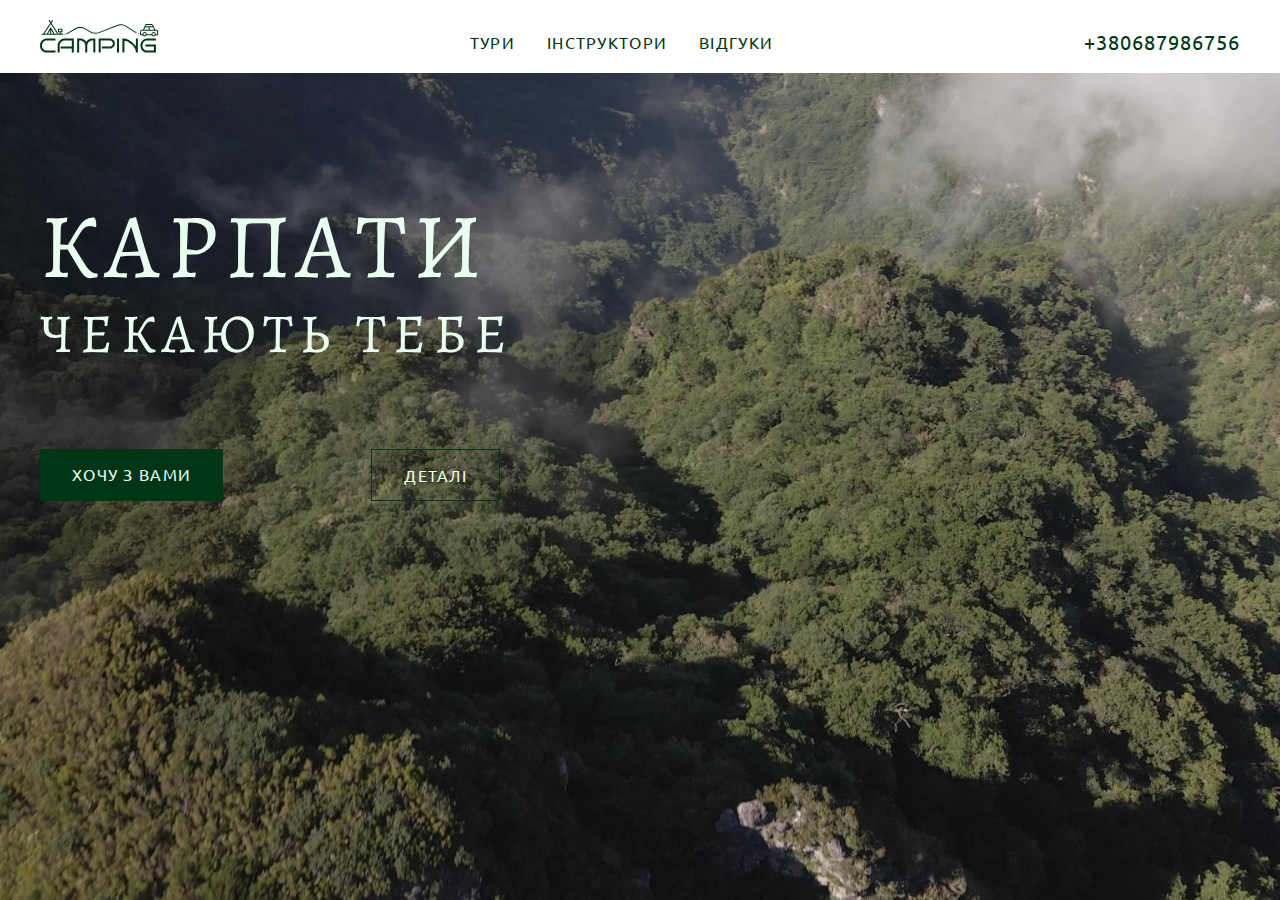
==== index.html @ aa76a113 "foolscreen main section" ====
<!DOCTYPE html>
<html lang="uk">
<head>
	<meta charset="UTF-8">
	<meta http-equiv="X-UA-Compatible" content="IE=edge">
	<meta name="viewport" content="width=device-width, initial-scale=1.0">
	<link rel="preconnect" href="https://fonts.googleapis.com">
	<link rel="preconnect" href="https://fonts.gstatic.com" crossorigin>
	<link href="https://fonts.googleapis.com/css2?family=Alegreya+SC&family=Ubuntu&display=swap" rel="stylesheet">
	<link rel="stylesheet" href="css/style.css">
	<title>Camping</title>
</head>
<body>
	<main class="foolscreen">
		<header class="foolscreen__header">
			<div class="container">
				<div class="header__wrapper">
				<a href="#" class="header__logo">
					<img src="images/logo.svg" alt="logo">
				</a>
				<nav class="header__nav">
					<ul class="nav__list">
						<li class="nav__item">
							<a href="#" class="nav__link hover">
								Тури
							</a>
						</li>
						<li class="nav__item">
							<a href="#" class="nav__link hover">
								Інструктори
							</a>
						</li>
						<li class="nav__item">
							<a href="#" class="nav__link hover">
								Відгуки
							</a>
						</li>
					</ul>
				</nav>
				<a href="#" class="header__phone hover">+380687986756</a>
		</div>
	</div>
	</header>
	<div class="foolscreen__content">
		<div class="container">
			<div class="main__info">
				<h1 class="main__title">Карпати <br>
					<span>чекають тебе</span>
				</h1>
				<div class="btn__block">
				<a class="btn main__btn" href="#">хочу з вами</a>
				<a class="btn second__btn" href="#">деталі</a>
			</div>
		</div>
		</div>
	</div>	
		<video loop muted autoplay poster="images/home_cover.jpg" class="foolscreen__video">
			<source src="video/home_cover.webm" type="video/webm">
			<source src="video/home_cover.mp4" type="video/mp4">
		</video>
	</main>
</body>
</html>
---- css/style.css ----
* {
  padding: 0;
  margin: 0;
  border: 0;
}

*,
*:before,
*:after {
  -webkit-box-sizing: border-box;
  box-sizing: border-box;
}

:focus,
:active {
  outline: none;
}

a:focus,
a:active {
  outline: none;
}

nav,
footer,
header,
aside {
  display: block;
}

html,
body {
  height: 100vh;
  width: 100%;
  font-size: 100%;
  line-height: 1, 5;
  font-size: 14px;
  -ms-text-size-adjust: 100%;
  -moz-text-size-adjust: 100%;
  -webkit-text-size-adjust: 100%;
  scroll-behavior: smooth;
  text-rendering: optimizeSpeed;
}

input,
button,
textarea {
  font-family: inherit;
}

input::-ms-clear {
  display: none;
}

button {
  cursor: pointer;
}

button::-moz-focus-inner {
  padding: 0;
  border: 0;
}

a,
a:visited {
  text-decoration: none;
}

a:hover {
  text-decoration: none;
}

ul[class],
ol[class] {
  list-style: none;
}

img {
  max-width: 100%;
  display: block;
}

h1,
h2,
h3,
h4,
h5,
h6 {
  font-size: inherit;
  font-weight: 400;
}

@media (prefers-reduced-motion: reduce) {
  * {
    -webkit-animation-duration: 0.01ms !important;
            animation-duration: 0.01ms !important;
    -webkit-animation-iteration-count: 1 !important;
            animation-iteration-count: 1 !important;
    -webkit-transition-duration: 0.01ms !important;
            transition-duration: 0.01ms !important;
    scroll-behavior: auto !important;
  }
}
.container {
  width: 1230px;
  padding: 0 15px;
  margin: 0 auto;
}

.video {
  width: 100%;
  height: auto;
}

.foolscreen {
  position: relative;
  min-height: 100vh;
}

.foolscreen__header {
  position: relative;
  z-index: 2;
  background: #FFFFFF;
  padding: 20px 0 20px;
}

.header__wrapper {
  display: -webkit-box;
  display: -ms-flexbox;
  display: flex;
  -webkit-box-pack: justify;
      -ms-flex-pack: justify;
          justify-content: space-between;
  -webkit-box-align: self-end;
      -ms-flex-align: self-end;
          align-items: self-end;
}

.nav__list {
  display: -webkit-box;
  display: -ms-flexbox;
  display: flex;
}

.nav__item + .nav__item {
  margin-left: 32px;
}

.hover {
  /*hover*/
  background-image: -webkit-gradient(linear, left top, left bottom, from(currentColor), to(currentColor));
  background-image: linear-gradient(currentColor, currentColor);
  background-position: 0% 100%;
  background-repeat: no-repeat;
  background-size: 0% 1px;
  -webkit-transition: background-size 0.3s;
  transition: background-size 0.3s;
}

.nav__link {
  font-family: "Ubuntu";
  font-style: normal;
  font-weight: 400;
  font-size: 16px;
  line-height: 18px;
  letter-spacing: 0.08em;
  text-transform: uppercase;
  color: #003616;
}

.nav__link:hover {
  background-size: 100% 1px;
}

.header__phone {
  font-family: "Ubuntu";
  font-style: normal;
  font-weight: 400;
  font-size: 20px;
  line-height: 23px;
  letter-spacing: 0.05em;
  text-transform: uppercase;
  color: #003616;
}

.header__phone:hover {
  background-size: 100% 1.6px;
}

.foolscreen__content {
  position: relative;
  z-index: 2;
  padding: 136px 0;
}

.main__title {
  font-family: "Alegreya SC";
  font-style: normal;
  font-weight: 400;
  font-size: 92px;
  line-height: 75px;
  letter-spacing: 0.08em;
  text-transform: uppercase;
  color: #E9FFEF;
}

.main__title span {
  font-size: 55px;
}

.btn__block {
  display: -webkit-box;
  display: -ms-flexbox;
  display: flex;
  max-width: 460px;
  -webkit-box-pack: justify;
      -ms-flex-pack: justify;
          justify-content: space-between;
  padding-top: 78px;
}

.btn {
  display: block;
  padding: 16px 32px;
  font-family: "Ubuntu";
  font-style: normal;
  font-weight: 400;
  font-size: 16px;
  line-height: 18px;
  letter-spacing: 0.08em;
  text-transform: uppercase;
  color: #E9FFEF;
}

.main__btn {
  background: #003616;
  -webkit-transition: all 0.8s ease-in-out;
  transition: all 0.8s ease-in-out;
}

.main__btn:hover {
  scale: 1.2;
}

.second__btn {
  border: 1px solid #003616;
  -webkit-transition: all 0.8s ease-in-out;
  transition: all 0.8s ease-in-out;
}

.second__btn:hover {
  scale: 1.2;
}

.foolscreen__video {
  position: absolute;
  top: 0;
  left: 0;
  width: 100%;
  height: 100%;
  -o-object-fit: cover;
     object-fit: cover;
}
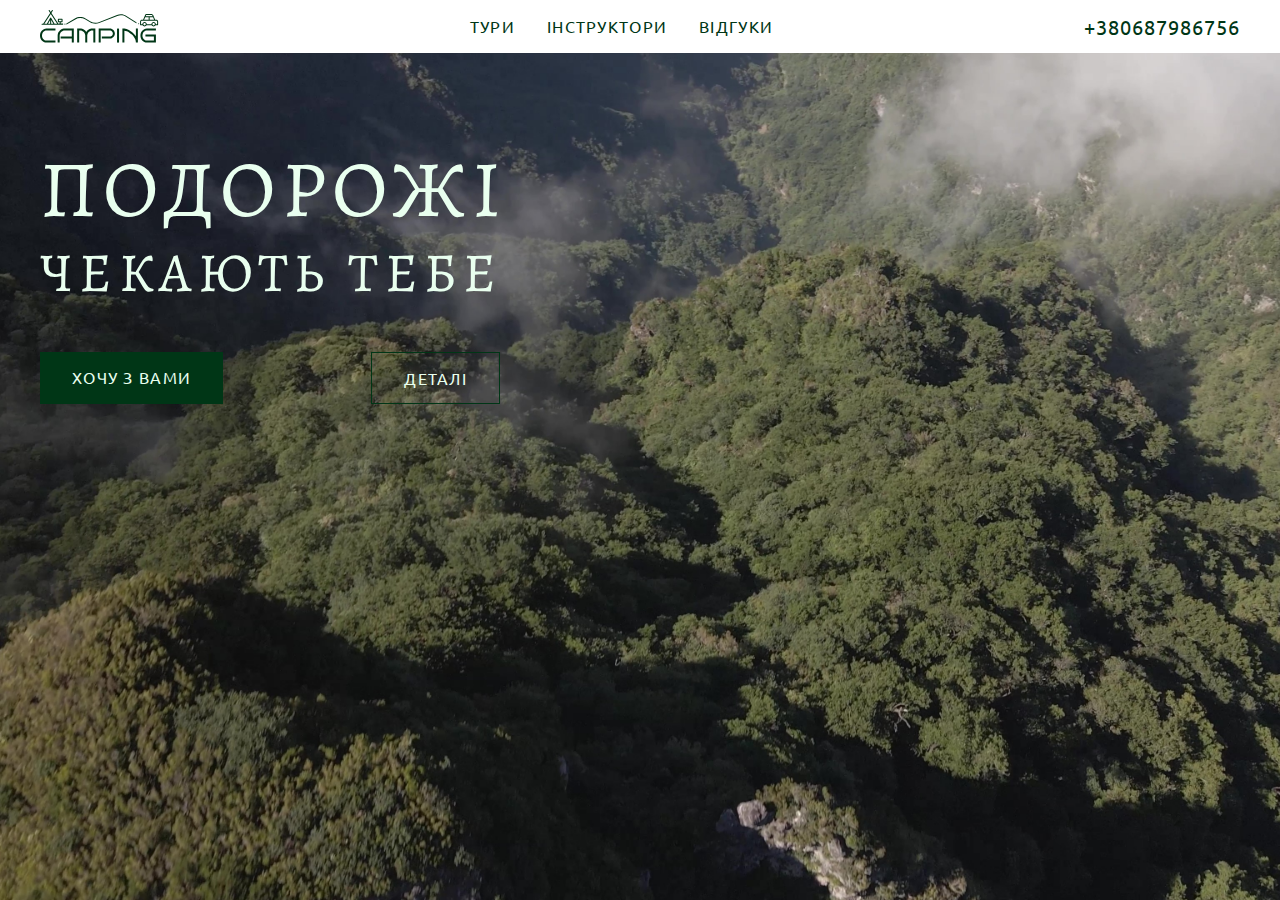
==== commit ebc6b916: "main edits" ====
--- a/index.html
+++ b/index.html
@@ -44,7 +44,7 @@
 	<div class="foolscreen__content">
 		<div class="container">
 			<div class="main__info">
-				<h1 class="main__title">Карпати <br>
+				<h1 class="main__title">Подорожі <br>
 					<span>чекають тебе</span>
 				</h1>
 				<div class="btn__block">
--- a/css/style.css
+++ b/css/style.css
@@ -118,10 +118,12 @@
 }
 
 .foolscreen__header {
-  position: relative;
-  z-index: 2;
+  position: fixed;
+  z-index: 20;
   background: #FFFFFF;
-  padding: 20px 0 20px;
+  padding: 10px 0;
+  left: 0;
+  right: 0;
 }
 
 .header__wrapper {
@@ -131,9 +133,9 @@
   -webkit-box-pack: justify;
       -ms-flex-pack: justify;
           justify-content: space-between;
-  -webkit-box-align: self-end;
-      -ms-flex-align: self-end;
-          align-items: self-end;
+  -webkit-box-align: center;
+      -ms-flex-align: center;
+          align-items: center;
 }
 
 .nav__list {
@@ -190,14 +192,14 @@
 .foolscreen__content {
   position: relative;
   z-index: 2;
-  padding: 136px 0;
+  padding-top: 152px;
 }
 
 .main__title {
   font-family: "Alegreya SC";
   font-style: normal;
   font-weight: 400;
-  font-size: 92px;
+  font-size: 80px;
   line-height: 75px;
   letter-spacing: 0.08em;
   text-transform: uppercase;
@@ -216,7 +218,7 @@
   -webkit-box-pack: justify;
       -ms-flex-pack: justify;
           justify-content: space-between;
-  padding-top: 78px;
+  padding-top: 42px;
 }
 
 .btn {
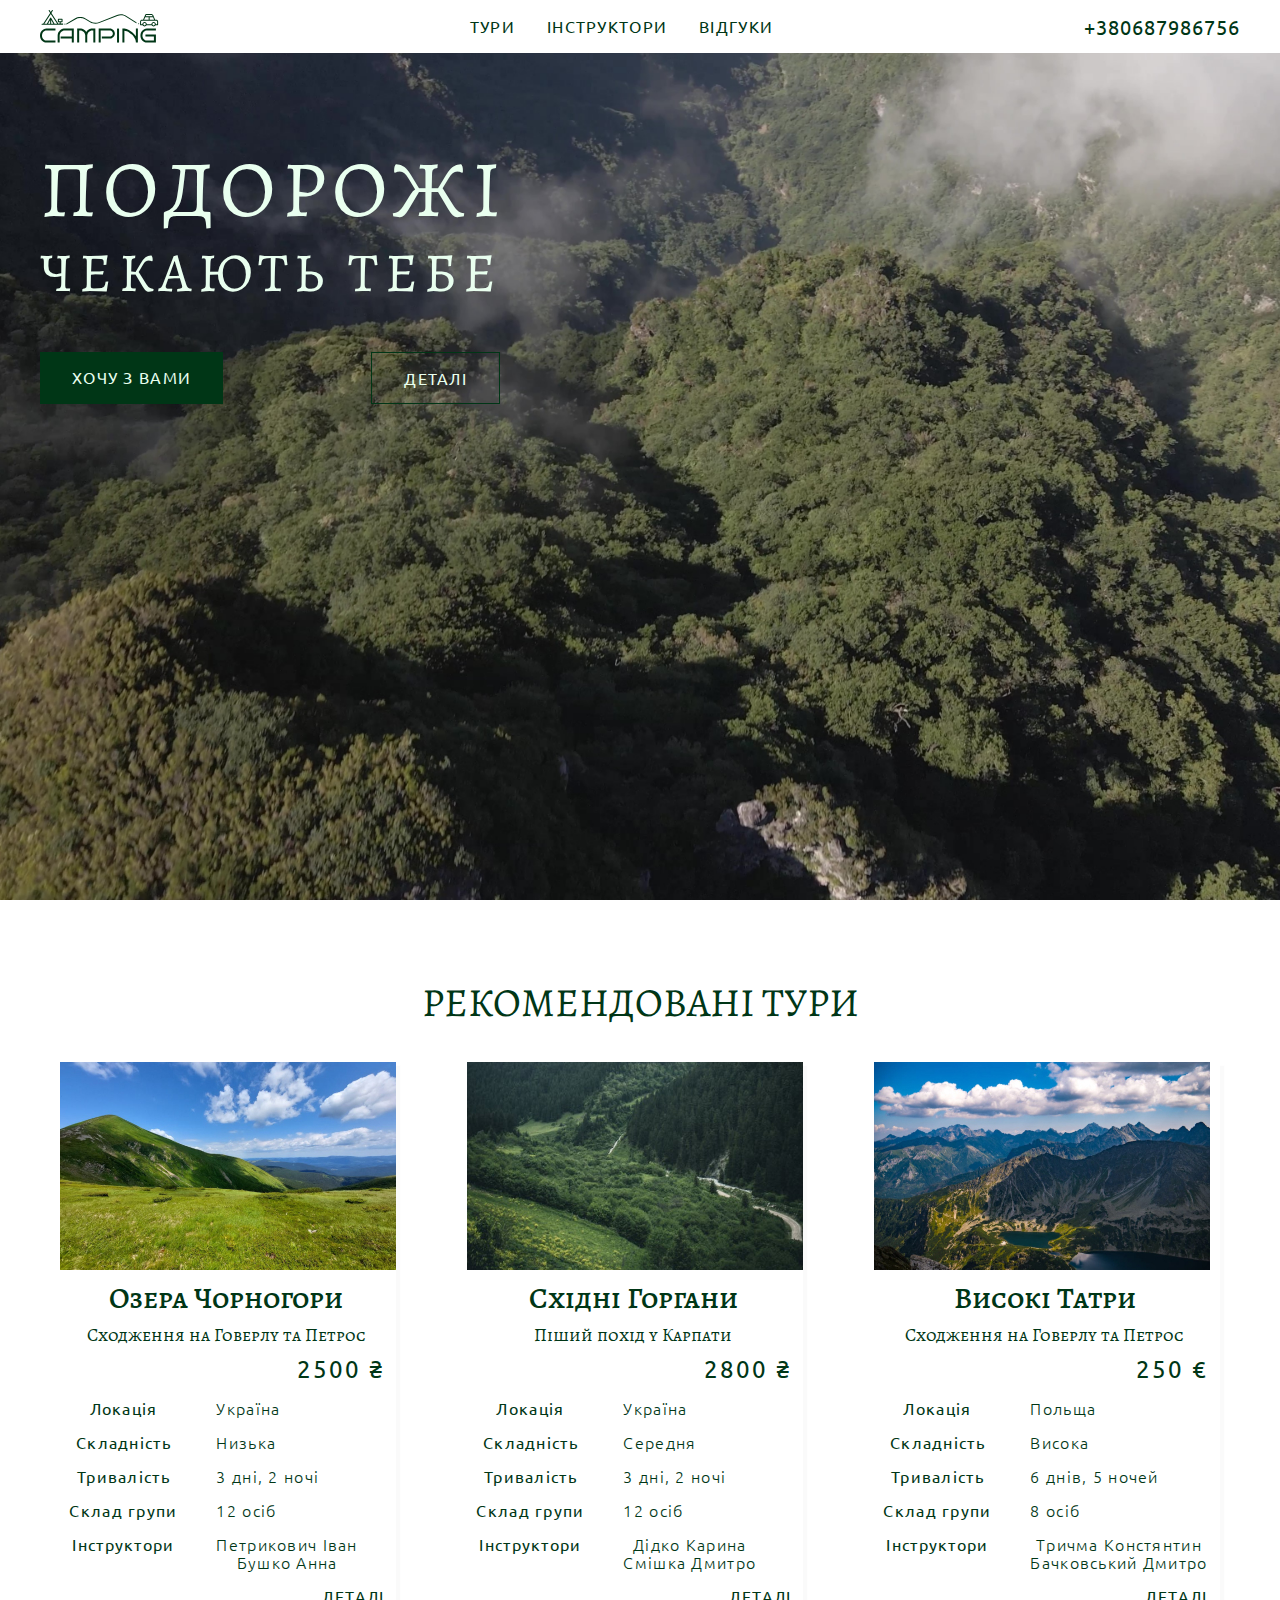
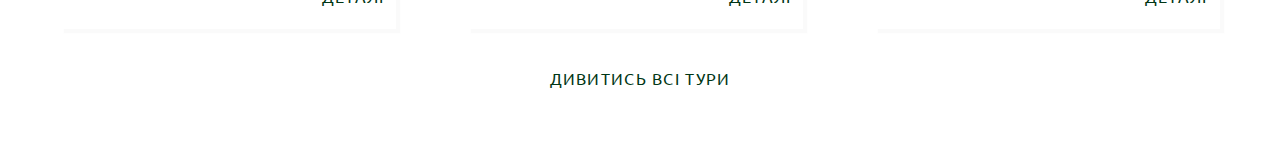
==== commit 34dc28f3: "advice section" ====
--- a/index.html
+++ b/index.html
@@ -59,5 +59,104 @@
 			<source src="video/home_cover.mp4" type="video/mp4">
 		</video>
 	</main>
+	<section class="advice container">
+		<h2 class="section__title">Рекомендовані тури</h2>
+		<div class="advice__list">
+			<a href="3" class="advice__link">
+				<img class="advice__img" src="images/advice_1.jpg" alt="advice images">
+				<div class="advice__info">
+					<h3 class="advice__title">Озера Чорногори </h3>
+					<h4 class="advice__subtitle">Сходження на Говерлу та Петрос</h4>
+					<p class="advice__price">2500 ₴</p>
+					<div class="info__list">
+						<dl class="info__item">
+							<dt class="advice__key">Локація</dt>
+							<dd class="advice__value">Україна</dd>
+						</dl>
+						<dl class="info__item">
+							<dt class="advice__key">Складність</dt>
+							<dd class="advice__value">Низька</dd>
+						</dl>
+						<dl class="info__item">
+							<dt class="advice__key">Тривалість</dt>
+							<dd class="advice__value">3 дні, 2 ночі</dd>
+						</dl>
+						<dl class="info__item">
+							<dt class="advice__key">Склад групи</dt>
+							<dd class="advice__value">12 осіб</dd>
+						</dl>
+						<dl class="info__item">
+							<dt class="advice__key">Інструктори</dt>
+							<dd class="advice__value">Петрикович Іван<br>Бушко Анна</dd>
+						</dl>
+						<p class="info__link info-box__link">Деталі</p>
+					</div>
+				</div>
+			</a>
+			<a href="3" class="advice__link">
+				<img class="advice__img" src="images/advice_2.jpg" alt="advice images">
+				<div class="advice__info">
+					<h3 class="advice__title">Східні Горгани</h3>
+					<h4 class="advice__subtitle">Піший похід у Карпати</h4>
+					<p class="advice__price">2800 ₴</p>
+					<div class="info__list">
+						<dl class="info__item">
+							<dt class="advice__key">Локація</dt>
+							<dd class="advice__value">Україна</dd>
+						</dl>
+						<dl class="info__item">
+							<dt class="advice__key">Складність</dt>
+							<dd class="advice__value">Середня</dd>
+						</dl>
+						<dl class="info__item">
+							<dt class="advice__key">Тривалість</dt>
+							<dd class="advice__value">3 дні, 2 ночі</dd>
+						</dl>
+						<dl class="info__item">
+							<dt class="advice__key">Склад групи</dt>
+							<dd class="advice__value">12 осіб</dd>
+						</dl>
+						<dl class="info__item">
+							<dt class="advice__key">Інструктори</dt>
+							<dd class="advice__value">Дідко Карина<br>Смішка Дмитро</dd>
+						</dl>
+						<p class="info__link info-box__link">Деталі</p>
+					</div>
+				</div>
+			</a>
+			<a href="3" class="advice__link">
+				<img class="advice__img" src="images/advice_3.jpg" alt="advice images">
+				<div class="advice__info">
+					<h3 class="advice__title">Високі Татри</h3>
+					<h4 class="advice__subtitle">Сходження на Говерлу та Петрос</h4>
+					<p class="advice__price">250 €</p>
+					<div class="info__list">
+						<dl class="info__item">
+							<dt class="advice__key">Локація</dt>
+							<dd class="advice__value">Польща</dd>
+						</dl>
+						<dl class="info__item">
+							<dt class="advice__key">Складність</dt>
+							<dd class="advice__value">Висока</dd>
+						</dl>
+						<dl class="info__item">
+							<dt class="advice__key">Тривалість</dt>
+							<dd class="advice__value">6 днів, 5 ночей</dd>
+						</dl>
+						<dl class="info__item">
+							<dt class="advice__key">Склад групи</dt>
+							<dd class="advice__value">8 осіб</dd>
+						</dl>
+						<dl class="info__item">
+							<dt class="advice__key">Інструктори</dt>
+							<dd class="advice__value">Тричма Констянтин<br>Бачковський Дмитро</dd>
+						</dl>
+						<p class="info__link info-box__link">Деталі</p>
+					</div>
+				</div>
+			</a>
+		</div>
+		<a href="#" class="info__link advice-box__link hover">Дивитись всі тури</a>
+	</section>
 </body>
 </html>
--- a/css/style.css
+++ b/css/style.css
@@ -186,13 +186,14 @@
 }
 
 .header__phone:hover {
-  background-size: 100% 1.6px;
+  background-size: 100% 1px;
 }
 
 .foolscreen__content {
   position: relative;
   z-index: 2;
   padding-top: 152px;
+  padding-bottom: 152px;
 }
 
 .main__title {
@@ -251,7 +252,7 @@
 }
 
 .second__btn:hover {
-  scale: 1.2;
+  scale: 1.1;
 }
 
 .foolscreen__video {
@@ -262,4 +263,128 @@
   height: 100%;
   -o-object-fit: cover;
      object-fit: cover;
+}
+
+.advice {
+  padding: 76px 0;
+  text-align: center;
+}
+
+.section__title {
+  font-family: "Alegreya SC";
+  font-style: normal;
+  font-weight: 400;
+  font-size: 40px;
+  line-height: 54px;
+  text-transform: uppercase;
+  color: #003616;
+  margin-bottom: 32px;
+  text-align: center;
+}
+
+.advice__list {
+  display: -webkit-box;
+  display: -ms-flexbox;
+  display: flex;
+  -ms-flex-pack: distribute;
+      justify-content: space-around;
+  margin-bottom: 40px;
+}
+
+.advice__link {
+  background: #FFFFFF;
+  -webkit-box-shadow: 4px 4px 1px rgba(217, 217, 217, 0.14);
+          box-shadow: 4px 4px 1px rgba(217, 217, 217, 0.14);
+  -webkit-transition: all 0.8s ease-in-out;
+  transition: all 0.8s ease-in-out;
+}
+
+.advice__link:hover {
+  scale: 1.1;
+}
+
+.advice__info {
+  padding: 0 12px 24px 8px;
+}
+
+.advice__title {
+  font-family: "Alegreya SC";
+  font-style: normal;
+  font-weight: 500;
+  font-size: 30px;
+  line-height: 41px;
+  color: #003616;
+  margin-top: 8px;
+}
+
+.advice__subtitle {
+  font-family: "Alegreya SC";
+  font-style: normal;
+  font-weight: 400;
+  font-size: 18px;
+  line-height: 24px;
+  color: #003616;
+  margin-top: 4px;
+}
+
+.advice__price {
+  font-family: "Ubuntu";
+  font-style: normal;
+  font-weight: 400;
+  font-size: 24px;
+  line-height: 28px;
+  text-align: right;
+  letter-spacing: 0.08em;
+  text-transform: uppercase;
+  color: #003616;
+  margin-top: 8px;
+}
+
+.info__item {
+  display: -webkit-box;
+  display: -ms-flexbox;
+  display: flex;
+  margin-top: 16px;
+}
+
+.advice__key {
+  font-family: "Ubuntu";
+  font-style: normal;
+  font-weight: 400;
+  font-size: 16px;
+  line-height: 18px;
+  letter-spacing: 0.08em;
+  color: #003616;
+  width: 110px;
+  margin-right: 38px;
+}
+
+.advice__value {
+  font-family: "Ubuntu";
+  font-style: normal;
+  font-weight: 300;
+  font-size: 16px;
+  line-height: 18px;
+  letter-spacing: 0.08em;
+  color: #003616;
+}
+
+.info__link {
+  font-family: "Ubuntu";
+  font-style: normal;
+  font-weight: 400;
+  font-size: 16px;
+  line-height: 18px;
+  letter-spacing: 0.08em;
+  text-transform: uppercase;
+  color: #003616;
+}
+
+.info-box__link {
+  margin-top: 16px;
+  text-align: right;
+}
+
+.advice-box__link:hover {
+  background-size: 100% 1px;
 }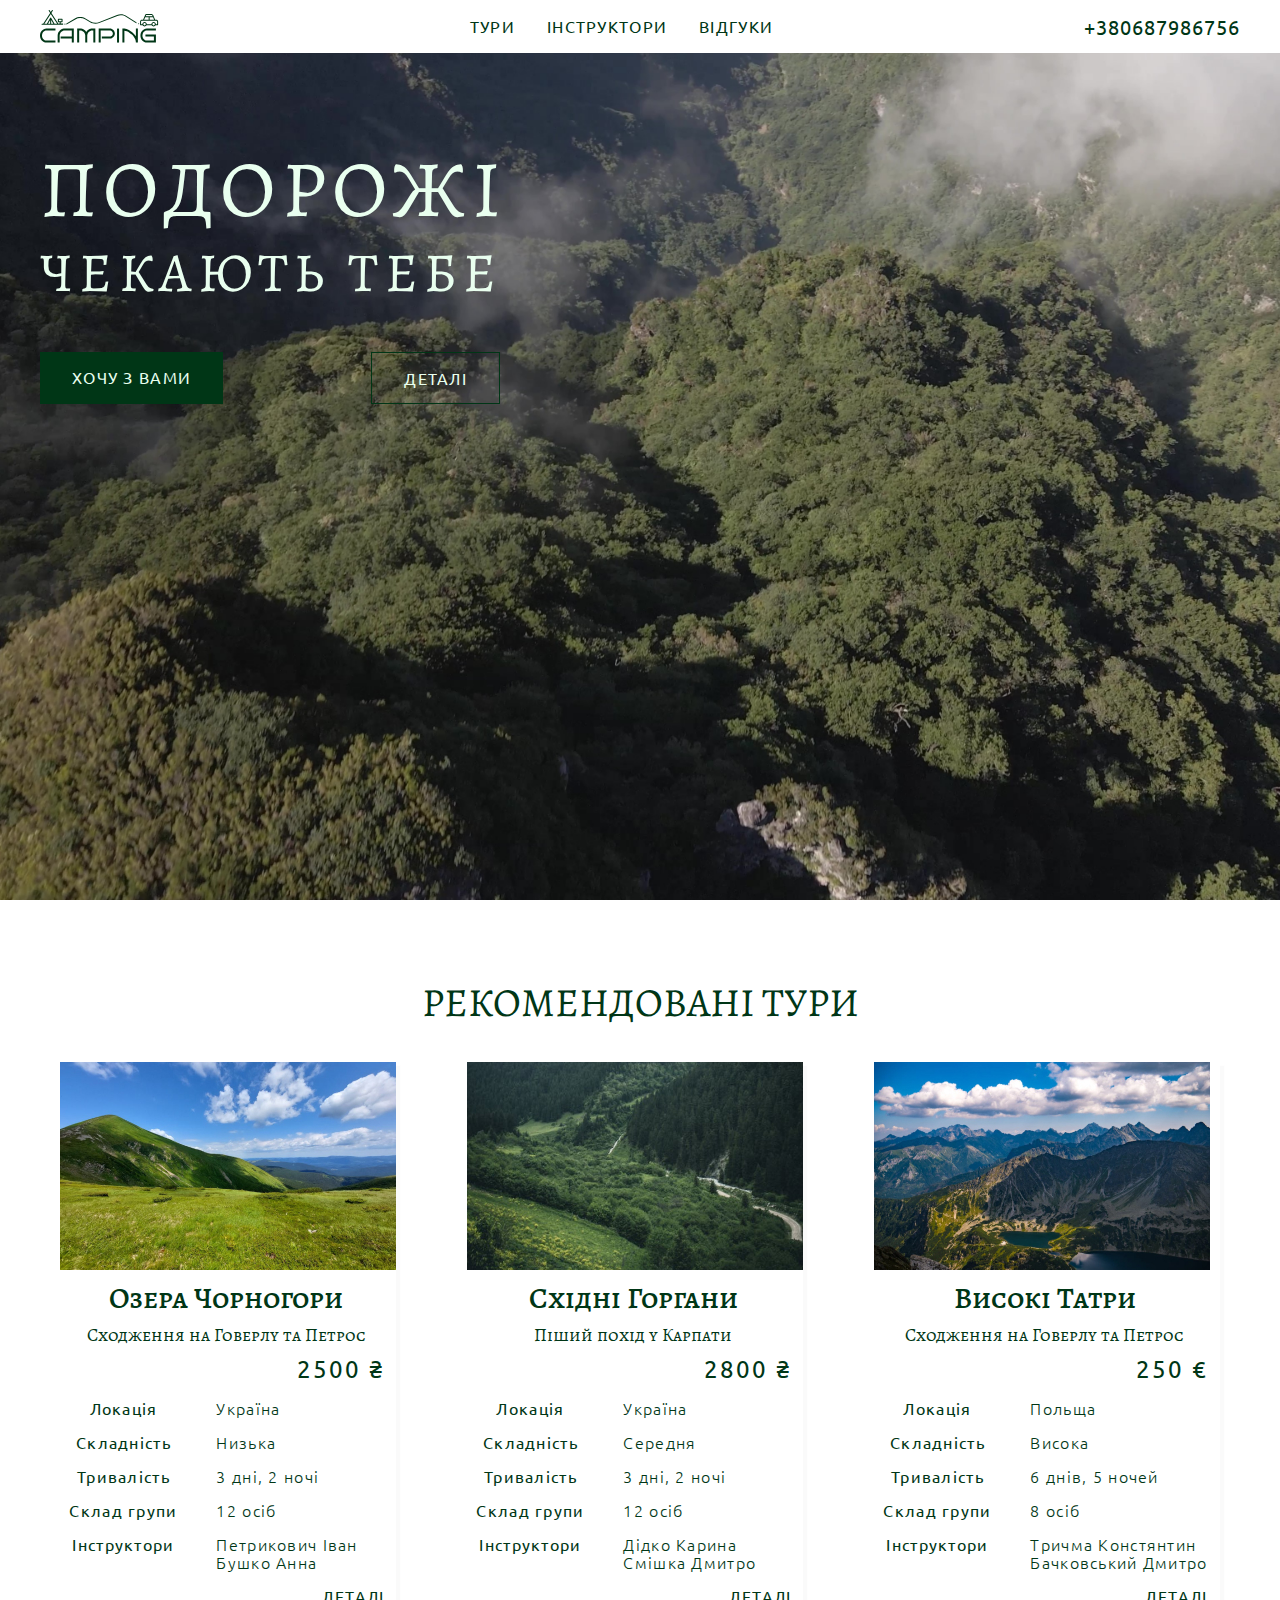
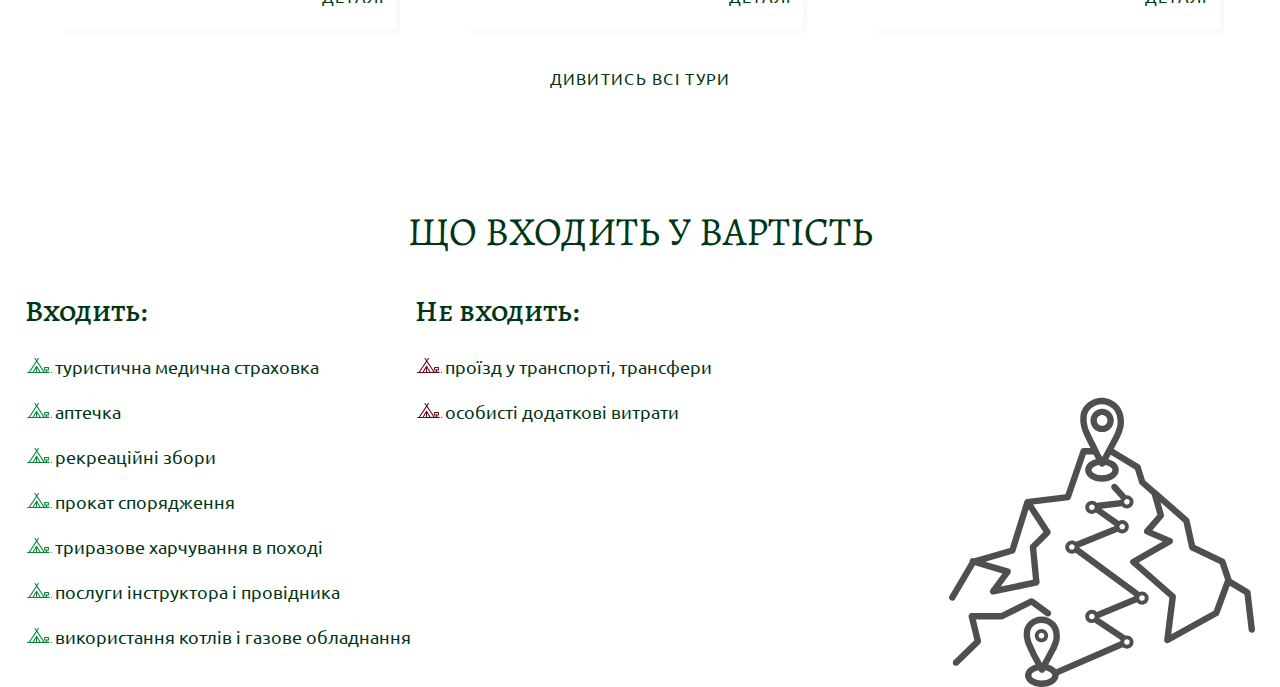
==== commit de433979: "info-price section" ====
--- a/index.html
+++ b/index.html
@@ -158,5 +158,29 @@
 		</div>
 		<a href="#" class="info__link advice-box__link hover">Дивитись всі тури</a>
 	</section>
+	<section class="info__price container">
+		<h2 class="section__title">Що входить у вартість</h2>
+		<div class="info__price-content">
+			<div class="info__price-text">
+				<h3 class="info__price-title">Входить: </h3>
+				<ul class="info__price-list">
+					<li class="info__price-item marck-green">туристична медична страховка</li>
+					<li class="info__price-item marck-green">аптечка</li>
+					<li class="info__price-item marck-green">рекреаційні збори</li>
+					<li class="info__price-item marck-green">прокат спорядження</li>
+					<li class="info__price-item marck-green">триразове харчування в поході</li>
+					<li class="info__price-item marck-green">послуги інструктора і провідника</li>
+					<li class="info__price-item marck-green">використання котлів і газове обладнання</li>
+				</ul>
+			</div>
+			<div class="info__price-text">
+				<h3 class="info__price-title">Не входить: </h3>
+				<ul class="info__price-list">
+					<li class="info__price-item marck-red">проїзд у транспорті, трансфери</li>
+					<li class="info__price-item marck-red">особисті додаткові витрати</li>
+				</ul>
+			</div>
+		</div>
+	</section>
 </body>
 </html>
--- a/css/style.css
+++ b/css/style.css
@@ -297,10 +297,19 @@
           box-shadow: 4px 4px 1px rgba(217, 217, 217, 0.14);
   -webkit-transition: all 0.8s ease-in-out;
   transition: all 0.8s ease-in-out;
+  overflow: hidden;
 }
 
 .advice__link:hover {
   scale: 1.1;
+}
+
+.advice__img {
+  max-width: 100%;
+  -o-object-fit: cover;
+     object-fit: cover;
+  -o-object-position: center;
+     object-position: center;
 }
 
 .advice__info {
@@ -367,6 +376,7 @@
   line-height: 18px;
   letter-spacing: 0.08em;
   color: #003616;
+  text-align: left;
 }
 
 .info__link {
@@ -387,4 +397,68 @@
 
 .advice-box__link:hover {
   background-size: 100% 1px;
+}
+
+.info__price {
+  background-image: url(/images/prise-bg.svg);
+  background-position: right bottom;
+  background-repeat: no-repeat;
+  padding: 40px 0;
+}
+
+.info__price-content {
+  display: -webkit-box;
+  display: -ms-flexbox;
+  display: flex;
+}
+
+.info__price-item {
+  position: relative;
+  padding-left: 30px;
+  min-width: 390px;
+  font-family: "Ubuntu";
+  font-style: normal;
+  font-weight: 400;
+  font-size: 18px;
+  line-height: 21px;
+  color: #003616;
+  margin-top: 24px;
+}
+
+.info__price-title {
+  font-family: "Alegreya SC";
+  font-style: normal;
+  font-weight: 500;
+  font-size: 30px;
+  line-height: 41px;
+  margin-bottom: 24px;
+  color: #003616;
+}
+
+.info__price-list {
+  min-width: 390px;
+}
+
+.marck-green::before {
+  content: "";
+  background-image: url(/images/marck-green.svg);
+  background-repeat: no-repeat;
+  background-size: cover;
+  position: absolute;
+  width: 25px;
+  height: 15px;
+  top: 2px;
+  left: 2px;
+}
+
+.marck-red::before {
+  content: "";
+  background-image: url(/images/marck-red.svg);
+  background-repeat: no-repeat;
+  background-size: cover;
+  position: absolute;
+  width: 25px;
+  height: 15px;
+  top: 2px;
+  left: 2px;
 }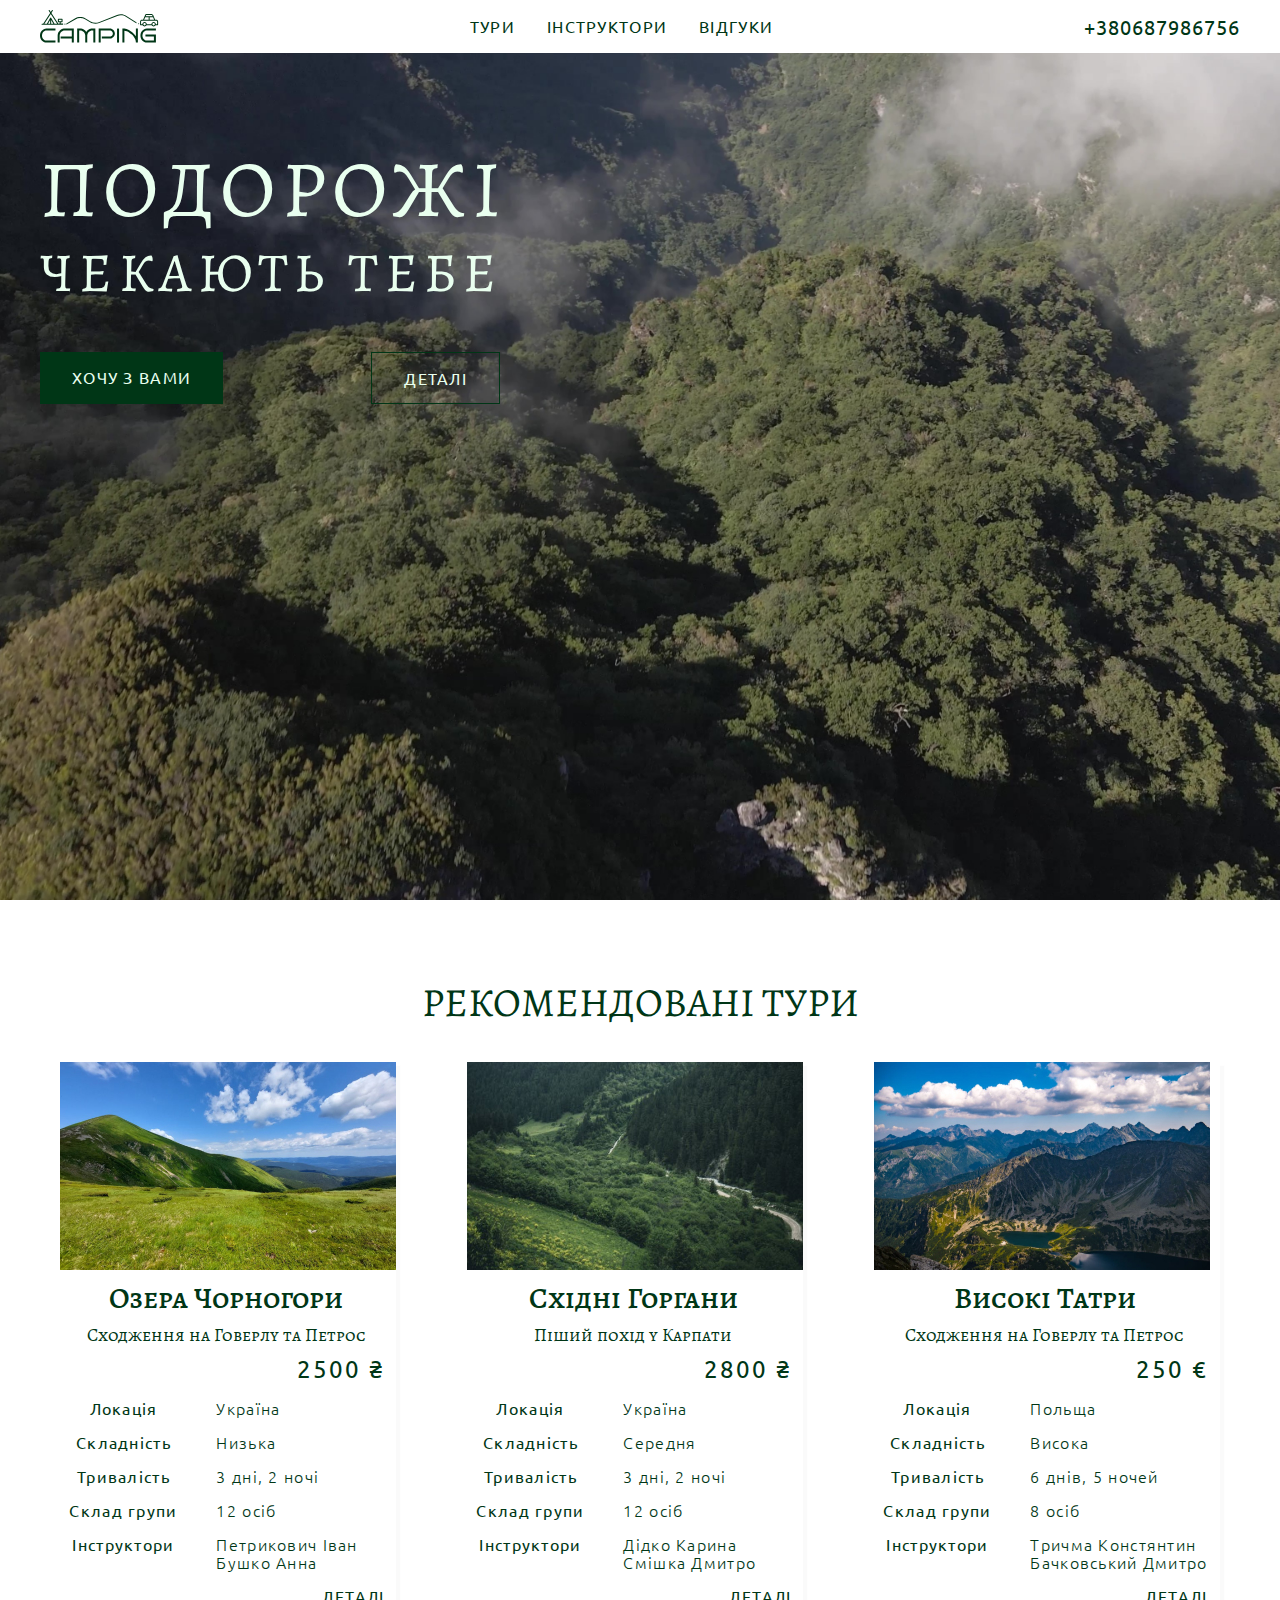
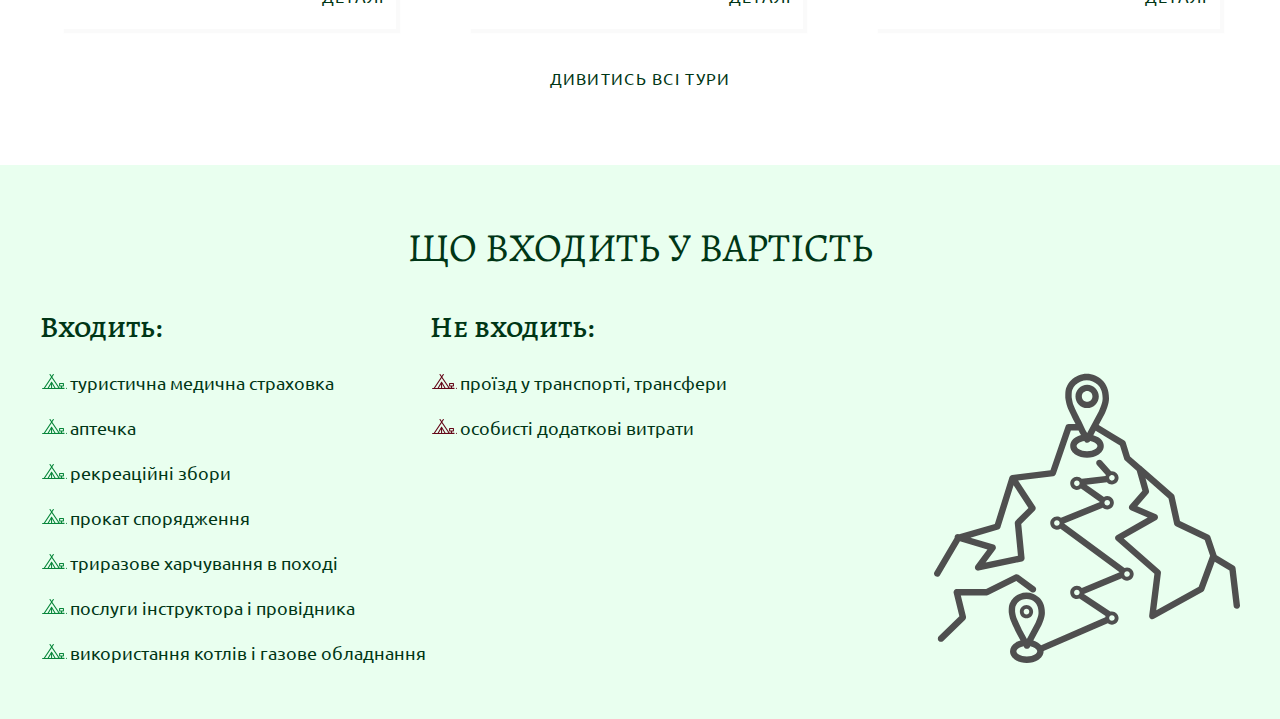
==== commit fd82ae72: "info-price edits" ====
--- a/index.html
+++ b/index.html
@@ -158,27 +158,29 @@
 		</div>
 		<a href="#" class="info__link advice-box__link hover">Дивитись всі тури</a>
 	</section>
-	<section class="info__price container">
-		<h2 class="section__title">Що входить у вартість</h2>
-		<div class="info__price-content">
-			<div class="info__price-text">
-				<h3 class="info__price-title">Входить: </h3>
-				<ul class="info__price-list">
-					<li class="info__price-item marck-green">туристична медична страховка</li>
-					<li class="info__price-item marck-green">аптечка</li>
-					<li class="info__price-item marck-green">рекреаційні збори</li>
-					<li class="info__price-item marck-green">прокат спорядження</li>
-					<li class="info__price-item marck-green">триразове харчування в поході</li>
-					<li class="info__price-item marck-green">послуги інструктора і провідника</li>
-					<li class="info__price-item marck-green">використання котлів і газове обладнання</li>
-				</ul>
-			</div>
-			<div class="info__price-text">
-				<h3 class="info__price-title">Не входить: </h3>
-				<ul class="info__price-list">
-					<li class="info__price-item marck-red">проїзд у транспорті, трансфери</li>
-					<li class="info__price-item marck-red">особисті додаткові витрати</li>
-				</ul>
+	<section class="info__price ">
+		<div class="container">
+			<h2 class="section__title">Що входить у вартість</h2>
+			<div class="info__price-content">
+				<div class="info__price-text">
+					<h3 class="info__price-title">Входить: </h3>
+					<ul class="info__price-list">
+						<li class="info__price-item marck-green">туристична медична страховка</li>
+						<li class="info__price-item marck-green">аптечка</li>
+						<li class="info__price-item marck-green">рекреаційні збори</li>
+						<li class="info__price-item marck-green">прокат спорядження</li>
+						<li class="info__price-item marck-green">триразове харчування в поході</li>
+						<li class="info__price-item marck-green">послуги інструктора і провідника</li>
+						<li class="info__price-item marck-green">використання котлів і газове обладнання</li>
+					</ul>
+				</div>
+				<div class="info__price-text">
+					<h3 class="info__price-title">Не входить: </h3>
+					<ul class="info__price-list">
+						<li class="info__price-item marck-red">проїзд у транспорті, трансфери</li>
+						<li class="info__price-item marck-red">особисті додаткові витрати</li>
+					</ul>
+				</div>
 			</div>
 		</div>
 	</section>
--- a/css/style.css
+++ b/css/style.css
@@ -400,16 +400,17 @@
 }
 
 .info__price {
-  background-image: url(/images/prise-bg.svg);
+  padding: 56px 0px;
+  background: #E9FFEF;
+}
+
+.info__price-content {
+  display: -webkit-box;
+  display: -ms-flexbox;
+  display: flex;
+  background-image: url(../images/prise-bg.svg);
   background-position: right bottom;
   background-repeat: no-repeat;
-  padding: 40px 0;
-}
-
-.info__price-content {
-  display: -webkit-box;
-  display: -ms-flexbox;
-  display: flex;
 }
 
 .info__price-item {
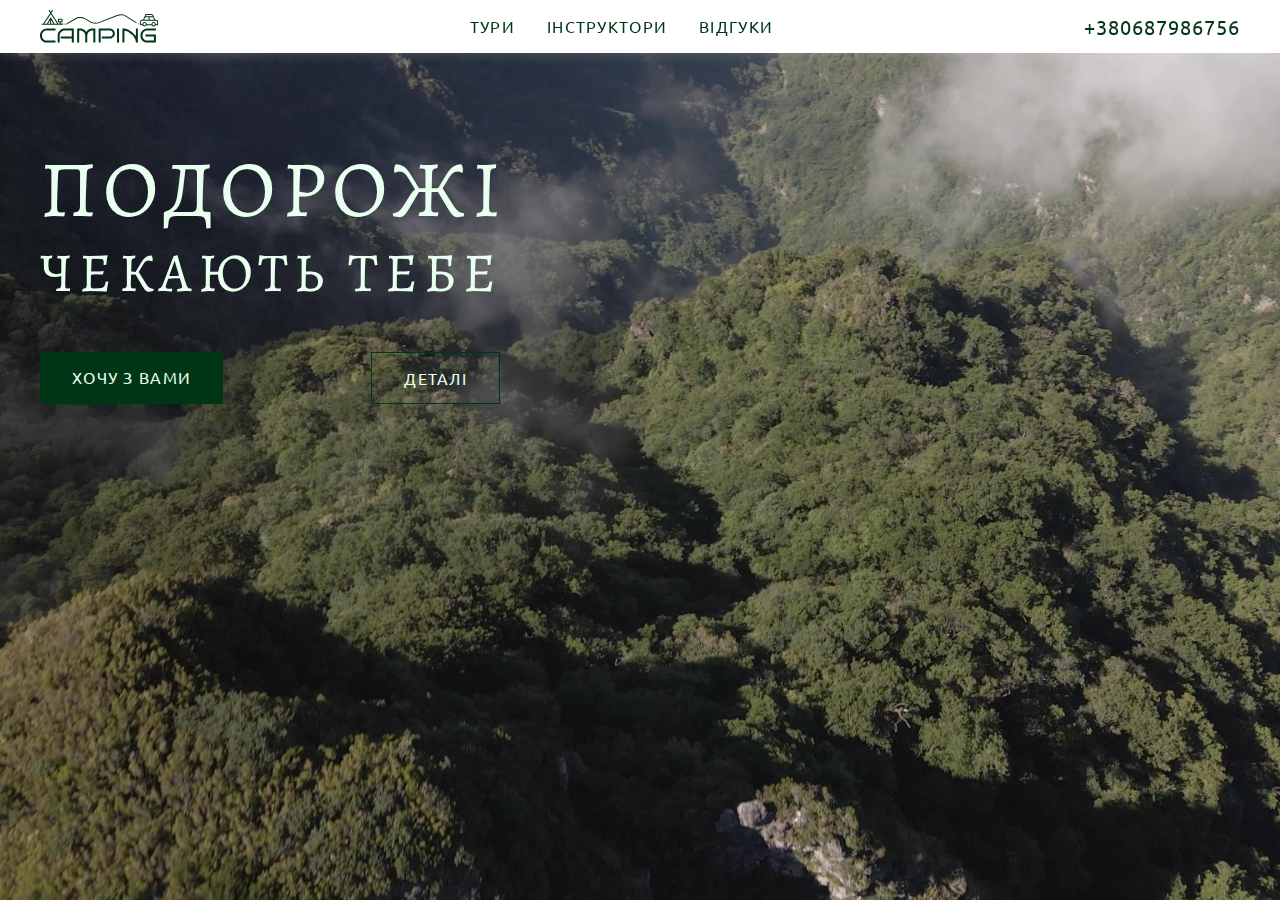
==== commit 73954edf: "fix container width" ====
--- a/index.html
+++ b/index.html
@@ -58,7 +58,7 @@
 			<source src="video/home_cover.webm" type="video/webm">
 			<source src="video/home_cover.mp4" type="video/mp4">
 		</video>
-	</main>
+	</main> <!--
 	<section class="advice container">
 		<h2 class="section__title">Рекомендовані тури</h2>
 		<div class="advice__list">
@@ -183,6 +183,6 @@
 				</div>
 			</div>
 		</div>
-	</section>
+	</section>-->
 </body>
 </html>
--- a/css/style.css
+++ b/css/style.css
@@ -102,7 +102,7 @@
   }
 }
 .container {
-  width: 1230px;
+  max-width: 1230px;
   padding: 0 15px;
   margin: 0 auto;
 }
@@ -124,6 +124,8 @@
   padding: 10px 0;
   left: 0;
   right: 0;
+  -webkit-filter: drop-shadow(0px 4px 4px rgba(217, 217, 217, 0.14));
+          filter: drop-shadow(0px 4px 4px rgba(217, 217, 217, 0.14));
 }
 
 .header__wrapper {
@@ -442,7 +444,7 @@
 
 .marck-green::before {
   content: "";
-  background-image: url(/images/marck-green.svg);
+  background-image: url(../images/marck-green.svg);
   background-repeat: no-repeat;
   background-size: cover;
   position: absolute;
@@ -454,7 +456,7 @@
 
 .marck-red::before {
   content: "";
-  background-image: url(/images/marck-red.svg);
+  background-image: url(../images/marck-red.svg);
   background-repeat: no-repeat;
   background-size: cover;
   position: absolute;
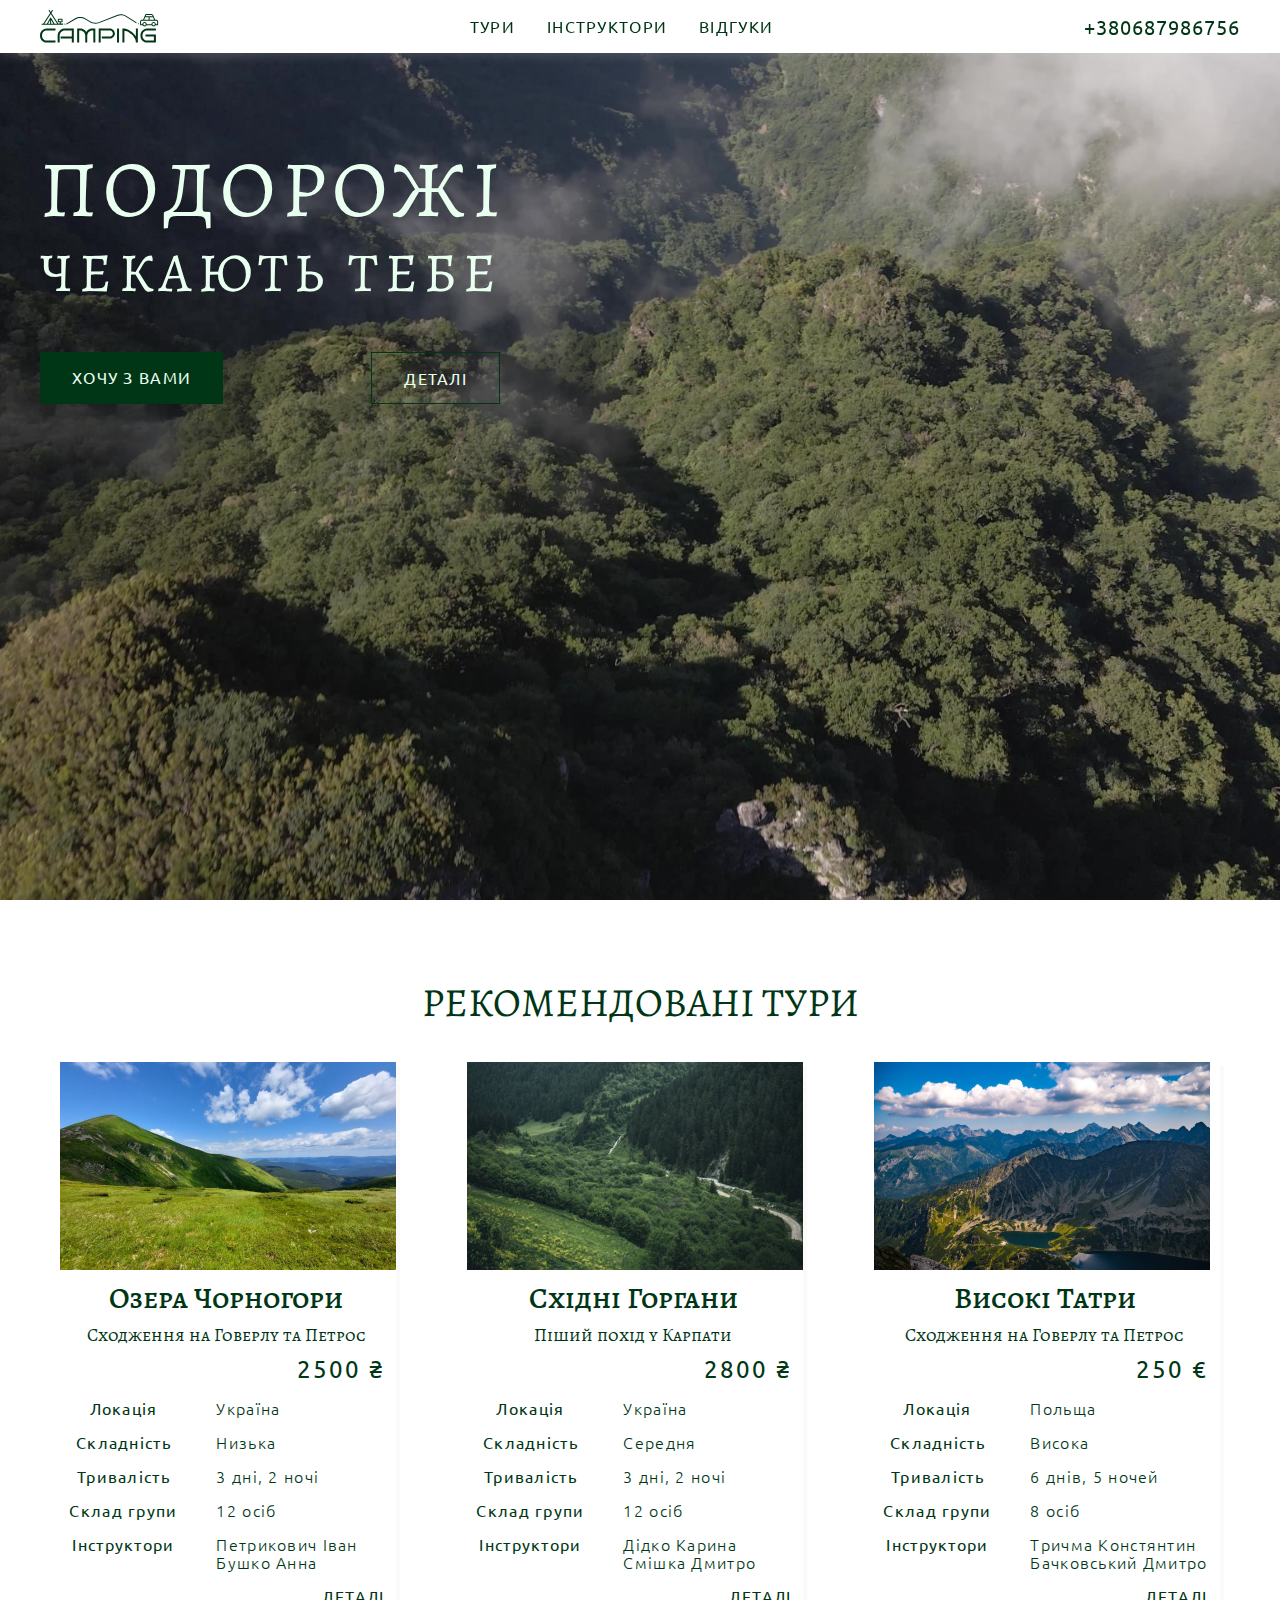
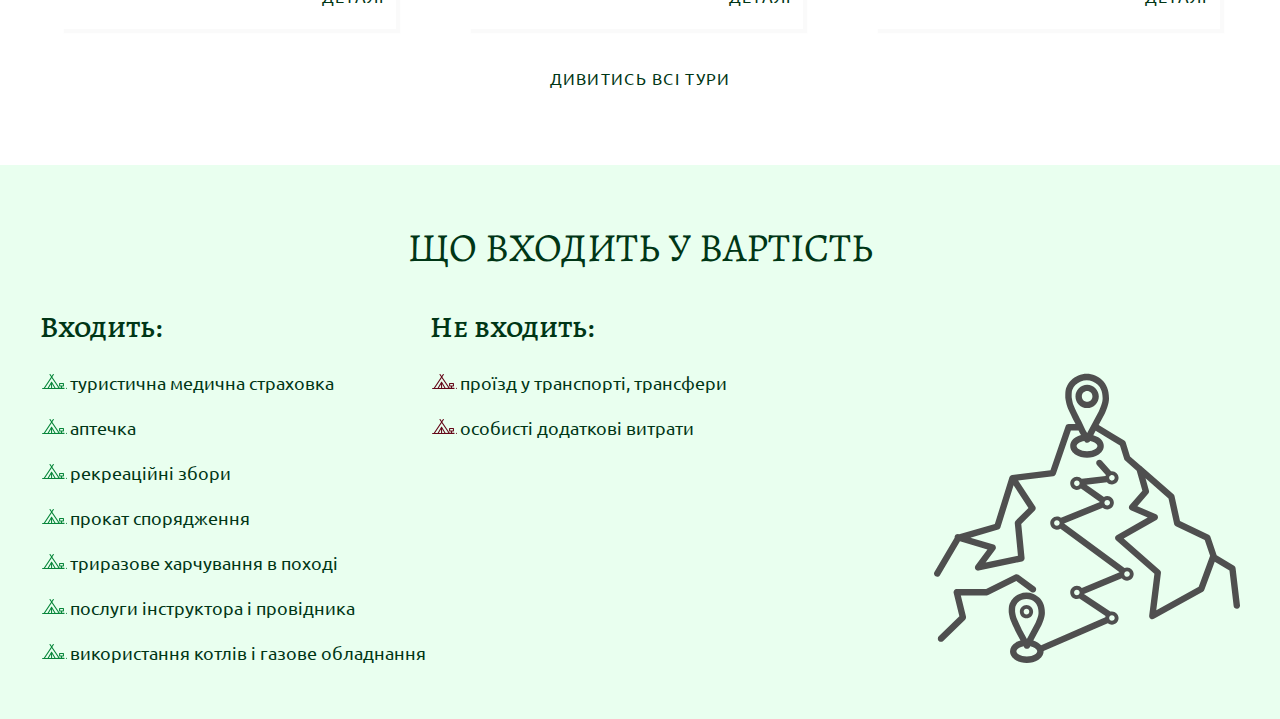
==== commit 44b1d6d4: "main media 1024" ====
--- a/index.html
+++ b/index.html
@@ -8,6 +8,7 @@
 	<link rel="preconnect" href="https://fonts.gstatic.com" crossorigin>
 	<link href="https://fonts.googleapis.com/css2?family=Alegreya+SC&family=Ubuntu&display=swap" rel="stylesheet">
 	<link rel="stylesheet" href="css/style.css">
+	<link rel="stylesheet" href="css/media1024.css" media="(max-width:1024px)">
 	<title>Camping</title>
 </head>
 <body>
@@ -58,7 +59,7 @@
 			<source src="video/home_cover.webm" type="video/webm">
 			<source src="video/home_cover.mp4" type="video/mp4">
 		</video>
-	</main> <!--
+	</main> 
 	<section class="advice container">
 		<h2 class="section__title">Рекомендовані тури</h2>
 		<div class="advice__list">
@@ -183,6 +184,6 @@
 				</div>
 			</div>
 		</div>
-	</section>-->
+	</section>
 </body>
 </html>
--- a/css/media1024.css
+++ b/css/media1024.css
@@ -0,0 +1,11 @@
+.main__title {
+  font-size: 60px;
+}
+
+.main__title span {
+  font-size: 41px;
+}
+
+.btn__block {
+  max-width: 342px;
+}